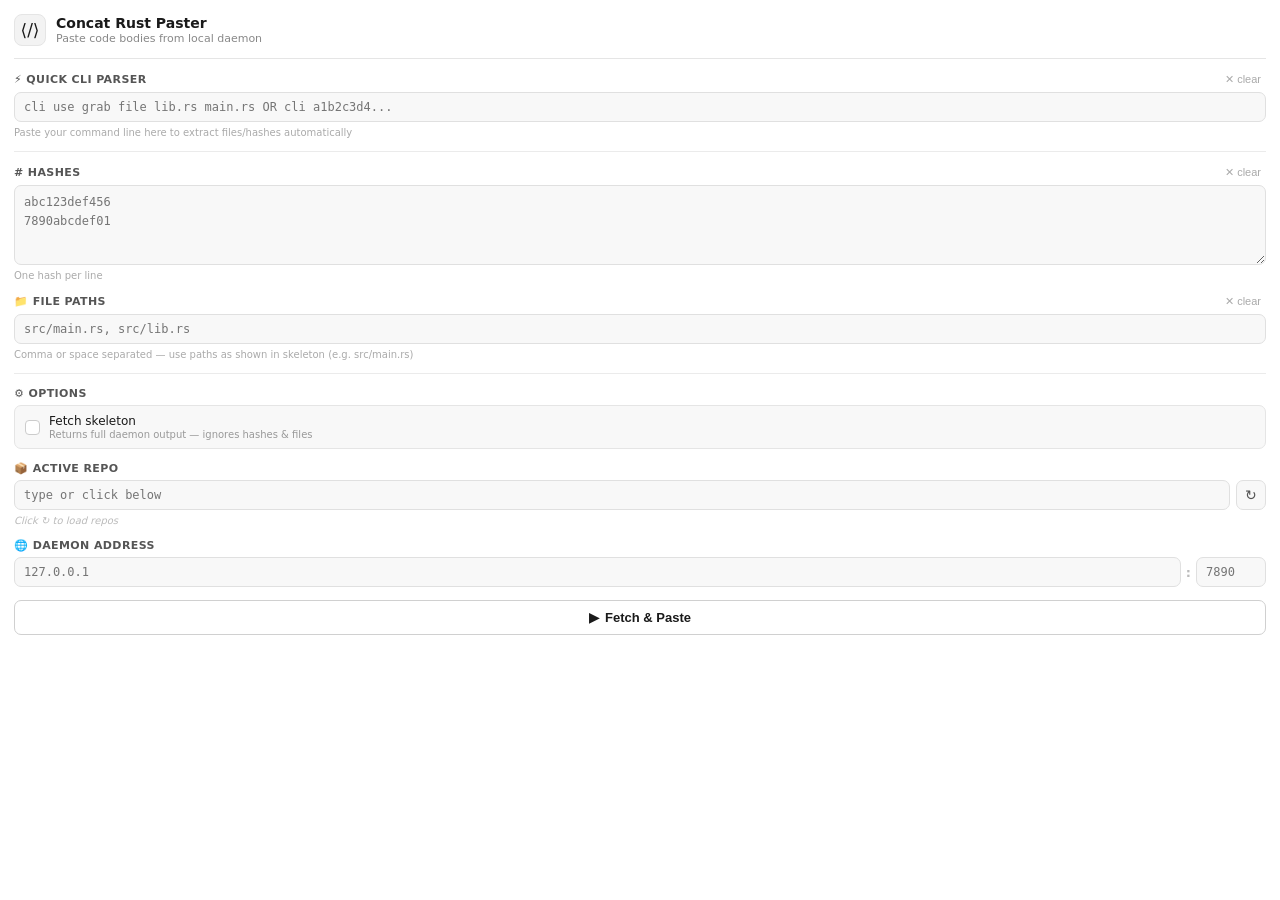
==== ext_ff/sidepanel.html @ 43ef4920 "feat: implement repository chips and improve path resolution in extension - Add `fetchRepos` handler" ====
<!DOCTYPE html>
<html>
<head>
  <meta charset="utf-8">
  <style>
    *, *::before, *::after { box-sizing: border-box; margin: 0; padding: 0; }
    body {
      font-family: system-ui, sans-serif;
      font-size: 13px;
      background: #fff;
      color: #1a1a1a;
      padding: 14px;
      display: flex;
      flex-direction: column;
      gap: 13px;
    }

    .header {
      display: flex;
      align-items: center;
      gap: 10px;
      padding-bottom: 12px;
      border-bottom: 1px solid #e5e5e5;
    }
    .header-icon {
      width: 32px; height: 32px;
      border-radius: 8px;
      background: #f3f3f3;
      border: 1px solid #e5e5e5;
      display: flex; align-items: center; justify-content: center;
      font-size: 17px;
      flex-shrink: 0;
    }
    .header-title { font-size: 14px; font-weight: 600; }
    .header-sub   { font-size: 11px; color: #888; margin-top: 1px; }

    .section { display: flex; flex-direction: column; gap: 5px; }
    .section-label {
      display: flex; justify-content: space-between; align-items: center;
    }
    .label {
      font-size: 11px; font-weight: 600;
      color: #555; text-transform: uppercase; letter-spacing: .4px;
    }
    .btn-clear {
      font-size: 11px; color: #aaa; cursor: pointer;
      border: none; background: none; padding: 2px 5px;
      border-radius: 4px; line-height: 1;
    }
    .btn-clear:hover { color: #555; background: #f0f0f0; }

    textarea, input[type="text"], input[type="number"] {
      width: 100%;
      background: #f8f8f8;
      border: 1px solid #e0e0e0;
      border-radius: 7px;
      padding: 7px 9px;
      font-size: 12px;
      font-family: 'Menlo', 'Consolas', monospace;
      color: #1a1a1a;
      outline: none;
      transition: border-color .15s, box-shadow .15s;
    }
    textarea { height: 80px; resize: vertical; line-height: 1.55; }
    textarea:focus, input:focus {
      border-color: #aaa;
      box-shadow: 0 0 0 2px rgba(0,0,0,0.06);
    }
    .field-hint { font-size: 10px; color: #aaa; }

    .addr-row { display: flex; align-items: center; gap: 5px; }
    .addr-row input[type="text"]   { flex: 1; min-width: 0; }
    .addr-row input[type="number"] { width: 70px; }
    .addr-sep { color: #bbb; flex-shrink: 0; font-weight: 600; }

    .repo-header { display: flex; align-items: center; gap: 6px; }
    .repo-header input[type="text"] { flex: 1; min-width: 0; }
    .btn-icon {
      width: 30px; height: 30px;
      border-radius: 7px;
      border: 1px solid #e0e0e0;
      background: #f8f8f8;
      color: #555;
      font-size: 14px;
      cursor: pointer;
      display: flex; align-items: center; justify-content: center;
      flex-shrink: 0;
      transition: background .15s, border-color .15s;
    }
    .btn-icon:hover { background: #eee; border-color: #ccc; }
    .btn-icon:active { transform: scale(0.95); }
    .btn-icon.spinning { pointer-events: none; opacity: 0.6; }

    .repo-chips {
      display: flex;
      flex-wrap: wrap;
      gap: 5px;
      min-height: 0;
    }
    .repo-chip {
      display: inline-flex;
      align-items: center;
      gap: 4px;
      padding: 4px 9px;
      border-radius: 6px;
      border: 1px solid #e0e0e0;
      background: #f8f8f8;
      font-size: 11px;
      font-family: 'Menlo', 'Consolas', monospace;
      color: #555;
      cursor: pointer;
      transition: background .15s, border-color .15s, color .15s;
      user-select: none;
    }
    .repo-chip:hover { background: #eee; border-color: #bbb; }
    .repo-chip.active {
      background: #1a1a1a;
      border-color: #1a1a1a;
      color: #fff;
    }
    .repo-chip .chip-branch {
      font-size: 9px;
      color: #999;
    }
    .repo-chip.active .chip-branch {
      color: #aaa;
    }
    .repo-chips-empty {
      font-size: 10px;
      color: #bbb;
      font-style: italic;
    }

    .toggle-row {
      display: flex; align-items: center; gap: 9px;
      padding: 8px 10px;
      background: #f8f8f8;
      border: 1px solid #e5e5e5;
      border-radius: 7px;
      cursor: pointer;
      user-select: none;
    }
    .toggle-row:hover { background: #f0f0f0; }
    .toggle-box {
      width: 15px; height: 15px;
      border-radius: 4px;
      border: 1.5px solid #ccc;
      background: #fff;
      flex-shrink: 0;
      display: flex; align-items: center; justify-content: center;
      transition: background .15s, border-color .15s;
      font-size: 10px; color: #fff;
    }
    .toggle-box.checked { background: #333; border-color: #333; }
    .toggle-text { font-size: 12px; font-weight: 500; }
    .toggle-sub  { font-size: 10px; color: #999; margin-top: 1px; }

    .divider { height: 1px; background: #ebebeb; }

    .fetch-btn {
      width: 100%; padding: 9px;
      border: 1px solid #d0d0d0;
      border-radius: 7px;
      background: #fff;
      color: #1a1a1a;
      font-size: 13px; font-weight: 600;
      cursor: pointer;
      display: flex; align-items: center; justify-content: center; gap: 6px;
      transition: background .15s;
    }
    .fetch-btn:hover   { background: #f4f4f4; }
    .fetch-btn:active  { transform: scale(0.99); }
    .fetch-btn:disabled { opacity: .5; cursor: not-allowed; }

    .status-box {
      border-radius: 7px;
      padding: 8px 10px;
      font-size: 12px;
      line-height: 1.5;
      display: none;
    }
    .status-box.loading {
      display: flex; align-items: center; gap: 8px;
      background: #f5f5f5;
      border: 1px solid #e5e5e5;
      color: #666;
    }
    .status-box.success {
      display: block;
      background: #f0faf4;
      border: 1px solid #b2dfc4;
      color: #1d6b3e;
    }
    .status-box.error {
      display: block;
      background: #fff3f3;
      border: 1px solid #f5b8b8;
      color: #b03030;
    }
    .status-title { font-weight: 600; margin-bottom: 5px; }
    .status-items { display: flex; flex-direction: column; gap: 3px; }
    .status-item  { display: flex; align-items: center; gap: 5px; font-size: 11px; }

    .spinner {
      width: 12px; height: 12px;
      border: 1.5px solid #ccc;
      border-top-color: #888;
      border-radius: 50%;
      animation: spin .7s linear infinite;
      flex-shrink: 0;
    }
    @keyframes spin { to { transform: rotate(360deg); } }

    .dimmed { opacity: .35; pointer-events: none; }
  </style>
</head>
<body>

  <div class="header">
    <div class="header-icon">⟨/⟩</div>
    <div>
      <div class="header-title" id="headerTitle">Concat Rust Paster</div>
      <div class="header-sub">Paste code bodies from local daemon</div>
    </div>
  </div>

  <div class="section">
    <div class="section-label">
      <span class="label">⚡ Quick CLI Parser</span>
      <button class="btn-clear" id="clearQuickCommand">✕ clear</button>
    </div>
    <input type="text" id="quickCommand" placeholder="cli use grab file lib.rs main.rs OR cli a1b2c3d4..." spellcheck="false">
    <span class="field-hint">Paste your command line here to extract files/hashes automatically</span>
  </div>

  <div class="divider"></div>

  <div class="section" id="hashSection">
    <div class="section-label">
      <span class="label"># Hashes</span>
      <button class="btn-clear" id="clearHashes">✕ clear</button>
    </div>
    <textarea id="hashes" placeholder="abc123def456&#10;7890abcdef01" spellcheck="false"></textarea>
    <span class="field-hint">One hash per line</span>
  </div>

  <div class="section" id="fileSection">
    <div class="section-label">
      <span class="label">📁 File paths</span>
      <button class="btn-clear" id="clearFiles">✕ clear</button>
    </div>
    <input type="text" id="files" placeholder="src/main.rs, src/lib.rs" spellcheck="false">
    <span class="field-hint">Comma or space separated — use paths as shown in skeleton (e.g. src/main.rs)</span>
  </div>

  <div class="divider"></div>

  <div class="section">
    <span class="label">⚙ Options</span>
    <label class="toggle-row" id="skeletonRow">
      <div class="toggle-box" id="skeletonBox"></div>
      <div>
        <div class="toggle-text">Fetch skeleton</div>
        <div class="toggle-sub">Returns full daemon output — ignores hashes &amp; files</div>
      </div>
    </label>
  </div>

  <div class="section">
    <span class="label">📦 Active repo</span>
    <div class="repo-header">
      <input type="text" id="activeRepo" placeholder="type or click below" spellcheck="false">
      <button class="btn-icon" id="refreshRepos" title="Fetch repos from daemon">↻</button>
    </div>
    <div class="repo-chips" id="repoChips">
      <span class="repo-chips-empty">Click ↻ to load repos</span>
    </div>
  </div>

  <div class="section">
    <span class="label">🌐 Daemon address</span>
    <div class="addr-row">
      <input type="text"   id="host" placeholder="127.0.0.1">
      <span class="addr-sep">:</span>
      <input type="number" id="port" placeholder="7890">
    </div>
  </div>

  <button class="fetch-btn" id="fetchBtn">
    <span id="fetchBtnIcon">▶</span>
    <span id="fetchBtnLabel">Fetch &amp; Paste</span>
  </button>

  <div class="status-box" id="statusBox">
    <div class="spinner" id="spinner" style="display:none"></div>
    <div id="statusContent"></div>
  </div>

  <script src="sidepanel.js"></script>
</body>
</html>
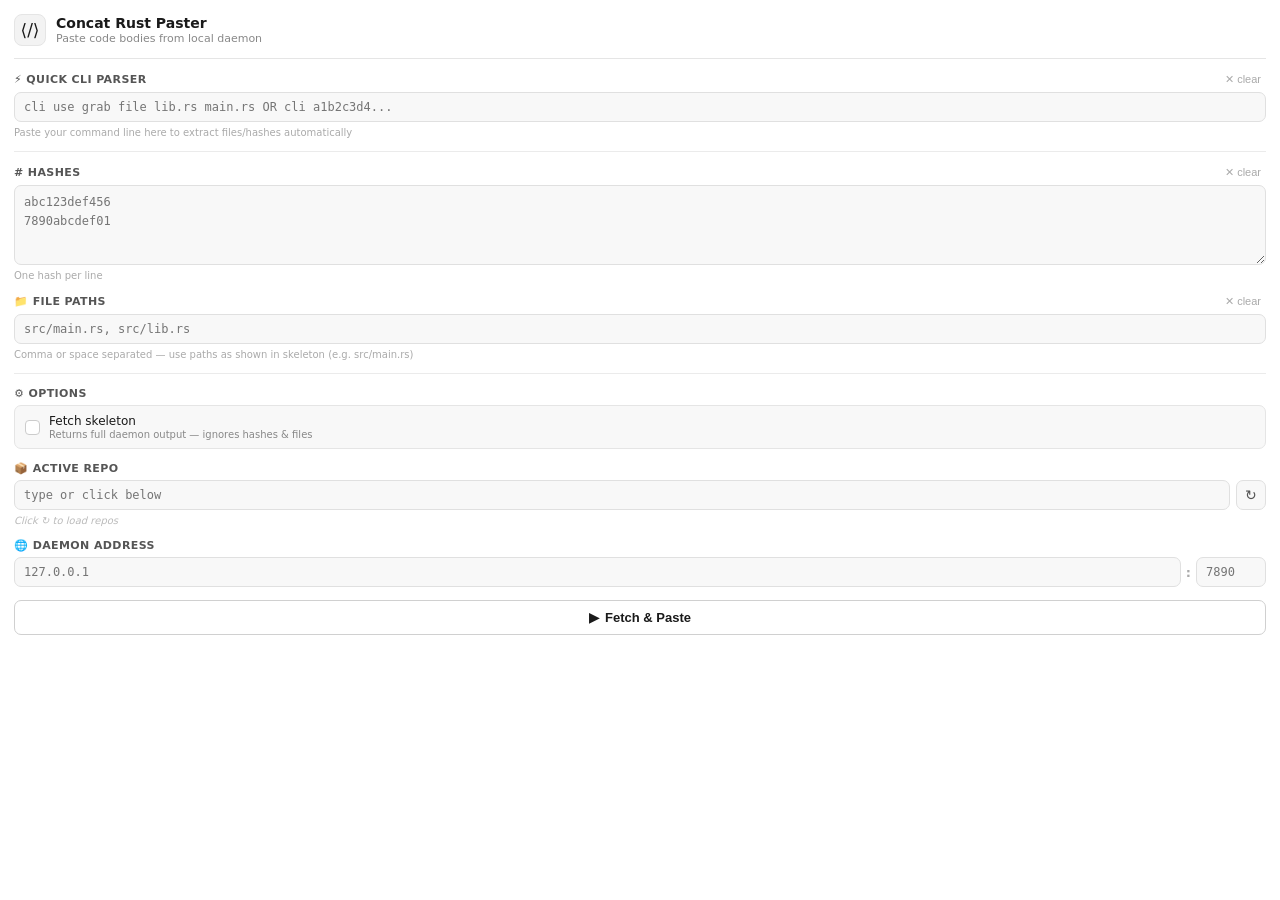
==== commit 83be2edb: "style: improve sidepanel UI with CSS variables and theme support - Implement CSS variables for light" ====
--- a/ext_ff/sidepanel.html
+++ b/ext_ff/sidepanel.html
@@ -2,76 +2,166 @@
 <html>
 <head>
   <meta charset="utf-8">
-  <style>
+<style>
+    /* ── Theme Definitions ── */
+    :root {
+      --bg-color: #ffffff;
+      --text-color: #1a1a1a;
+      --border-color: #e5e5e5;
+      
+      --header-icon-bg: #f3f3f3;
+      --text-muted: #888;
+      --text-label: #555;
+      --text-hint: #aaa;
+      
+      --input-bg: #f8f8f8;
+      --input-border: #e0e0e0;
+      --input-focus-border: #aaa;
+      --input-focus-shadow: rgba(0, 0, 0, 0.06);
+      
+      --toggle-bg: #f8f8f8;
+      --toggle-hover-bg: #f0f0f0;
+      --toggle-box-border: #ccc;
+      --toggle-box-checked-bg: #333;
+      --toggle-box-checked-border: #333;
+      --toggle-box-checked-text: #ffffff;
+      
+      --divider-color: #ebebeb;
+      
+      --button-bg: #ffffff;
+      --button-border: #d0d0d0;
+      --button-hover-bg: #f4f4f4;
+      
+      --status-loading-bg: #f5f5f5;
+      --status-loading-border: #e5e5e5;
+      --status-loading-text: #666;
+      --status-success-bg: #f0faf4;
+      --status-success-border: #b2dfc4;
+      --status-success-text: #1d6b3e;
+      --status-error-bg: #fff3f3;
+      --status-error-border: #f5b8b8;
+      --status-error-text: #b03030;
+      
+      --spinner-border: #ccc;
+      --spinner-top: #888;
+    }
+
+    /* Auto-detect Firefox / OS dark theme */
+    @media (prefers-color-scheme: dark) {
+      :root {
+        --bg-color: #1c1b22;             /* Firefox standard panel dark background */
+        --text-color: #fbfbfe;           /* High contrast light text */
+        --border-color: #38383d;
+        
+        --header-icon-bg: #2b2a33;
+        --text-muted: #9e9e9e;
+        --text-label: #cfcfd8;
+        --text-hint: #8f8f9d;
+        
+        --input-bg: #2b2a33;
+        --input-border: #52525e;
+        --input-focus-border: #00ddff;   /* Neon cyan blue accent */
+        --input-focus-shadow: rgba(0, 221, 255, 0.15);
+        
+        --toggle-bg: #2b2a33;
+        --toggle-hover-bg: #3b3a42;
+        --toggle-box-border: #52525e;
+        --toggle-box-checked-bg: #00ddff;
+        --toggle-box-checked-border: #00ddff;
+        --toggle-box-checked-text: #1c1b22;
+        
+        --divider-color: #2b2a33;
+        
+        --button-bg: #2b2a33;
+        --button-border: #52525e;
+        --button-hover-bg: #3b3a42;
+        
+        --status-loading-bg: #23222b;
+        --status-loading-border: #42414d;
+        --status-loading-text: #bfbfbf;
+        --status-success-bg: #0d2818;
+        --status-success-border: #1b4d2c;
+        --status-success-text: #86efac;
+        --status-error-bg: #2a1215;
+        --status-error-border: #5a1e24;
+        --status-error-text: #fca5a5;
+        
+        --spinner-border: #52525e;
+        --spinner-top: #00ddff;
+      }
+    }
+
     *, *::before, *::after { box-sizing: border-box; margin: 0; padding: 0; }
     body {
       font-family: system-ui, sans-serif;
       font-size: 13px;
-      background: #fff;
-      color: #1a1a1a;
+      background: var(--bg-color);
+      color: var(--text-color);
       padding: 14px;
       display: flex;
       flex-direction: column;
       gap: 13px;
     }
 
+    /* ── Header ── */
     .header {
       display: flex;
       align-items: center;
       gap: 10px;
       padding-bottom: 12px;
-      border-bottom: 1px solid #e5e5e5;
+      border-bottom: 1px solid var(--border-color);
     }
     .header-icon {
       width: 32px; height: 32px;
       border-radius: 8px;
-      background: #f3f3f3;
-      border: 1px solid #e5e5e5;
+      background: var(--header-icon-bg);
+      border: 1px solid var(--border-color);
       display: flex; align-items: center; justify-content: center;
       font-size: 17px;
       flex-shrink: 0;
     }
     .header-title { font-size: 14px; font-weight: 600; }
-    .header-sub   { font-size: 11px; color: #888; margin-top: 1px; }
-
+    .header-sub   { font-size: 11px; color: var(--text-muted); margin-top: 1px; }
+
+    /* ── Section ── */
     .section { display: flex; flex-direction: column; gap: 5px; }
     .section-label {
       display: flex; justify-content: space-between; align-items: center;
     }
     .label {
       font-size: 11px; font-weight: 600;
-      color: #555; text-transform: uppercase; letter-spacing: .4px;
+      color: var(--text-label); text-transform: uppercase; letter-spacing: .4px;
     }
     .btn-clear {
-      font-size: 11px; color: #aaa; cursor: pointer;
+      font-size: 11px; color: var(--text-hint); cursor: pointer;
       border: none; background: none; padding: 2px 5px;
       border-radius: 4px; line-height: 1;
     }
-    .btn-clear:hover { color: #555; background: #f0f0f0; }
+    .btn-clear:hover { color: var(--text-label); background: var(--toggle-hover-bg); }
 
     textarea, input[type="text"], input[type="number"] {
       width: 100%;
-      background: #f8f8f8;
-      border: 1px solid #e0e0e0;
+      background: var(--input-bg);
+      border: 1px solid var(--input-border);
       border-radius: 7px;
       padding: 7px 9px;
       font-size: 12px;
       font-family: 'Menlo', 'Consolas', monospace;
-      color: #1a1a1a;
+      color: var(--text-color);
       outline: none;
       transition: border-color .15s, box-shadow .15s;
     }
     textarea { height: 80px; resize: vertical; line-height: 1.55; }
     textarea:focus, input:focus {
-      border-color: #aaa;
-      box-shadow: 0 0 0 2px rgba(0,0,0,0.06);
-    }
-    .field-hint { font-size: 10px; color: #aaa; }
+      border-color: var(--input-focus-border);
+      box-shadow: 0 0 0 2px var(--input-focus-shadow);
+    }
+    .field-hint { font-size: 10px; color: var(--text-hint); }
 
     .addr-row { display: flex; align-items: center; gap: 5px; }
     .addr-row input[type="text"]   { flex: 1; min-width: 0; }
     .addr-row input[type="number"] { width: 70px; }
-    .addr-sep { color: #bbb; flex-shrink: 0; font-weight: 600; }
+    .addr-sep { color: var(--text-hint); flex-shrink: 0; font-weight: 600; }
 
     .repo-header { display: flex; align-items: center; gap: 6px; }
     .repo-header input[type="text"] { flex: 1; min-width: 0; }
@@ -134,44 +224,50 @@
     .toggle-row {
       display: flex; align-items: center; gap: 9px;
       padding: 8px 10px;
-      background: #f8f8f8;
-      border: 1px solid #e5e5e5;
+      background: var(--toggle-bg);
+      border: 1px solid var(--border-color);
       border-radius: 7px;
       cursor: pointer;
       user-select: none;
     }
-    .toggle-row:hover { background: #f0f0f0; }
+    .toggle-row:hover { background: var(--toggle-hover-bg); }
     .toggle-box {
       width: 15px; height: 15px;
       border-radius: 4px;
-      border: 1.5px solid #ccc;
-      background: #fff;
+      border: 1.5px solid var(--toggle-box-border);
+      background: var(--bg-color);
       flex-shrink: 0;
       display: flex; align-items: center; justify-content: center;
       transition: background .15s, border-color .15s;
-      font-size: 10px; color: #fff;
-    }
-    .toggle-box.checked { background: #333; border-color: #333; }
+      font-size: 10px; color: var(--toggle-box-checked-text);
+    }
+    .toggle-box.checked {
+      background: var(--toggle-box-checked-bg);
+      border-color: var(--toggle-box-checked-border);
+    }
     .toggle-text { font-size: 12px; font-weight: 500; }
-    .toggle-sub  { font-size: 10px; color: #999; margin-top: 1px; }
-
-    .divider { height: 1px; background: #ebebeb; }
-
+    .toggle-sub  { font-size: 10px; color: var(--text-muted); margin-top: 1px; }
+
+    /* ── Divider ── */
+    .divider { height: 1px; background: var(--divider-color); }
+
+    /* ── Fetch button ── */
     .fetch-btn {
       width: 100%; padding: 9px;
-      border: 1px solid #d0d0d0;
-      border-radius: 7px;
-      background: #fff;
-      color: #1a1a1a;
+      border: 1px solid var(--button-border);
+      border-radius: 7px;
+      background: var(--button-bg);
+      color: var(--text-color);
       font-size: 13px; font-weight: 600;
       cursor: pointer;
       display: flex; align-items: center; justify-content: center; gap: 6px;
       transition: background .15s;
     }
-    .fetch-btn:hover   { background: #f4f4f4; }
+    .fetch-btn:hover   { background: var(--button-hover-bg); }
     .fetch-btn:active  { transform: scale(0.99); }
     .fetch-btn:disabled { opacity: .5; cursor: not-allowed; }
 
+    /* ── Status box ── */
     .status-box {
       border-radius: 7px;
       padding: 8px 10px;
@@ -181,21 +277,21 @@
     }
     .status-box.loading {
       display: flex; align-items: center; gap: 8px;
-      background: #f5f5f5;
-      border: 1px solid #e5e5e5;
-      color: #666;
+      background: var(--status-loading-bg);
+      border: 1px solid var(--status-loading-border);
+      color: var(--status-loading-text);
     }
     .status-box.success {
       display: block;
-      background: #f0faf4;
-      border: 1px solid #b2dfc4;
-      color: #1d6b3e;
+      background: var(--status-success-bg);
+      border: 1px solid var(--status-success-border);
+      color: var(--status-success-text);
     }
     .status-box.error {
       display: block;
-      background: #fff3f3;
-      border: 1px solid #f5b8b8;
-      color: #b03030;
+      background: var(--status-error-bg);
+      border: 1px solid var(--status-error-border);
+      color: var(--status-error-text);
     }
     .status-title { font-weight: 600; margin-bottom: 5px; }
     .status-items { display: flex; flex-direction: column; gap: 3px; }
@@ -203,14 +299,15 @@
 
     .spinner {
       width: 12px; height: 12px;
-      border: 1.5px solid #ccc;
-      border-top-color: #888;
+      border: 1.5px solid var(--spinner-border);
+      border-top-color: var(--spinner-top);
       border-radius: 50%;
       animation: spin .7s linear infinite;
       flex-shrink: 0;
     }
     @keyframes spin { to { transform: rotate(360deg); } }
 
+    /* ── Dimmed state ── */
     .dimmed { opacity: .35; pointer-events: none; }
   </style>
 </head>
